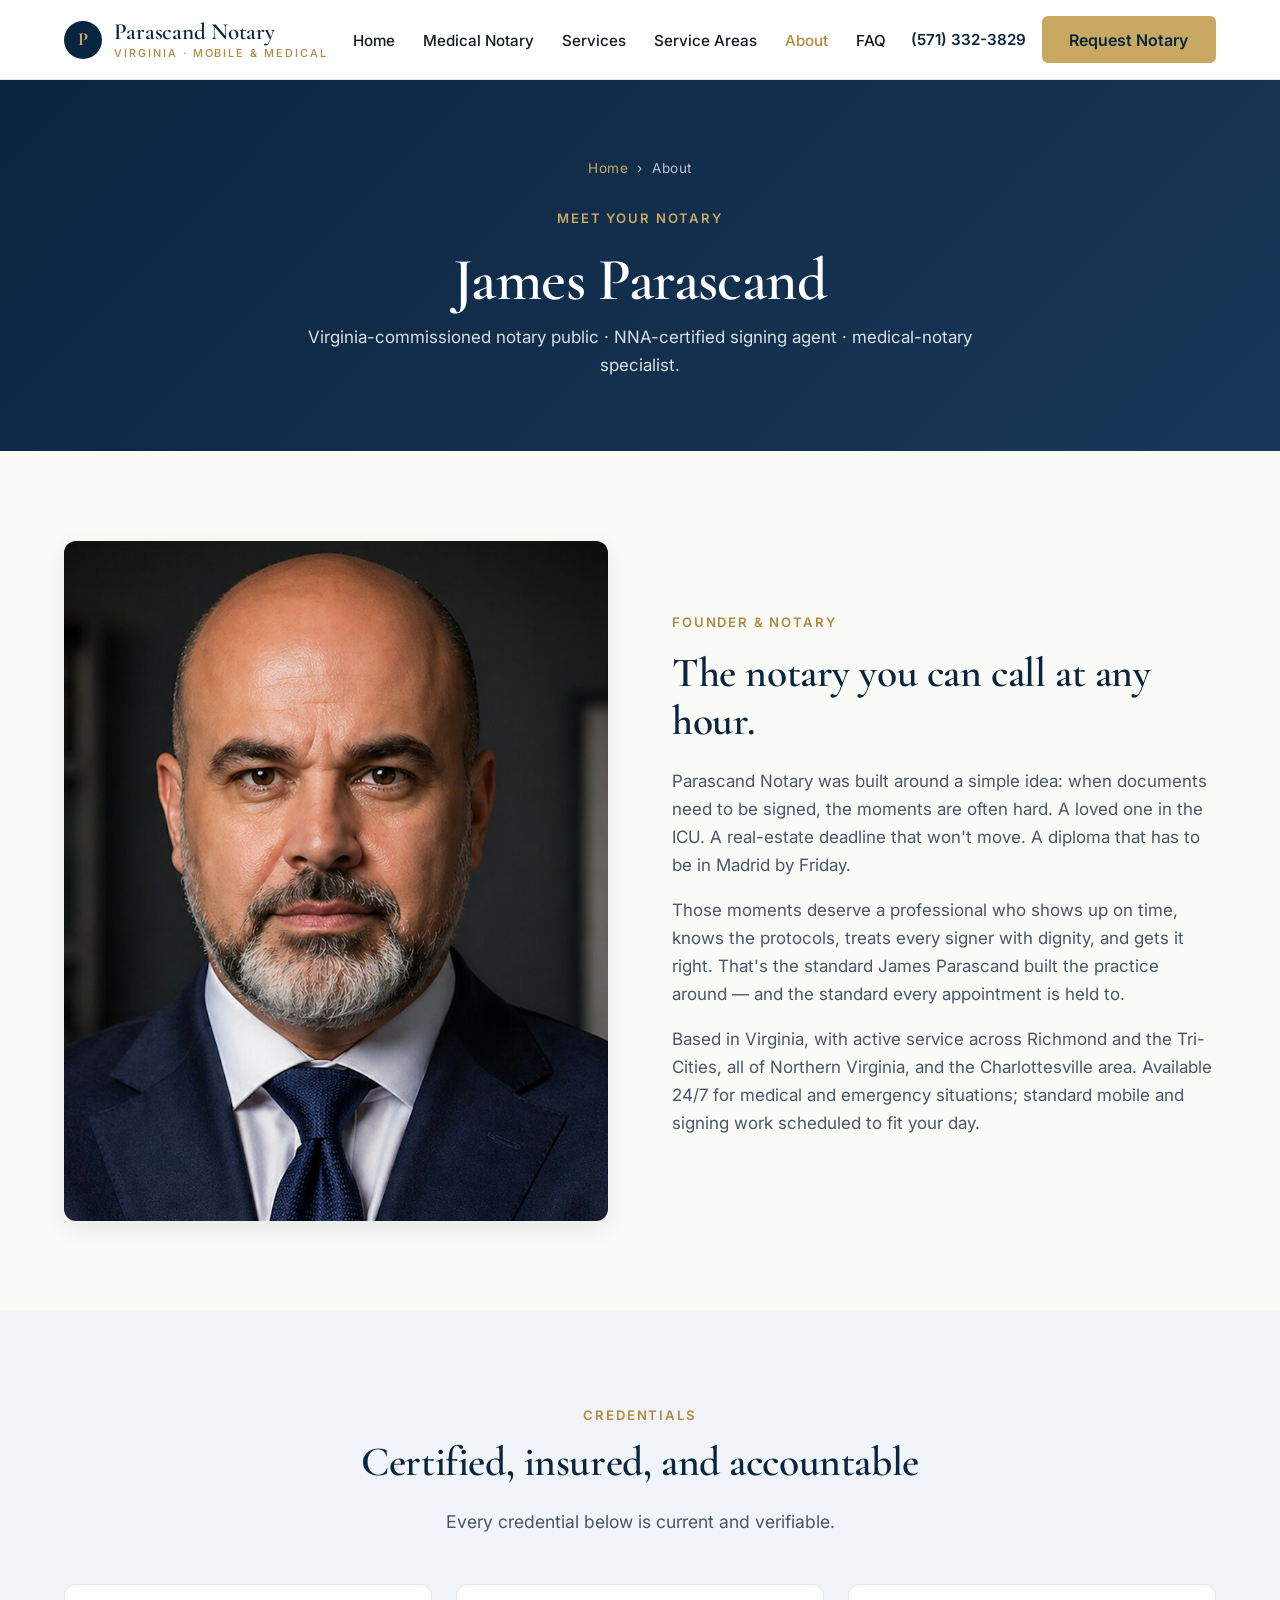
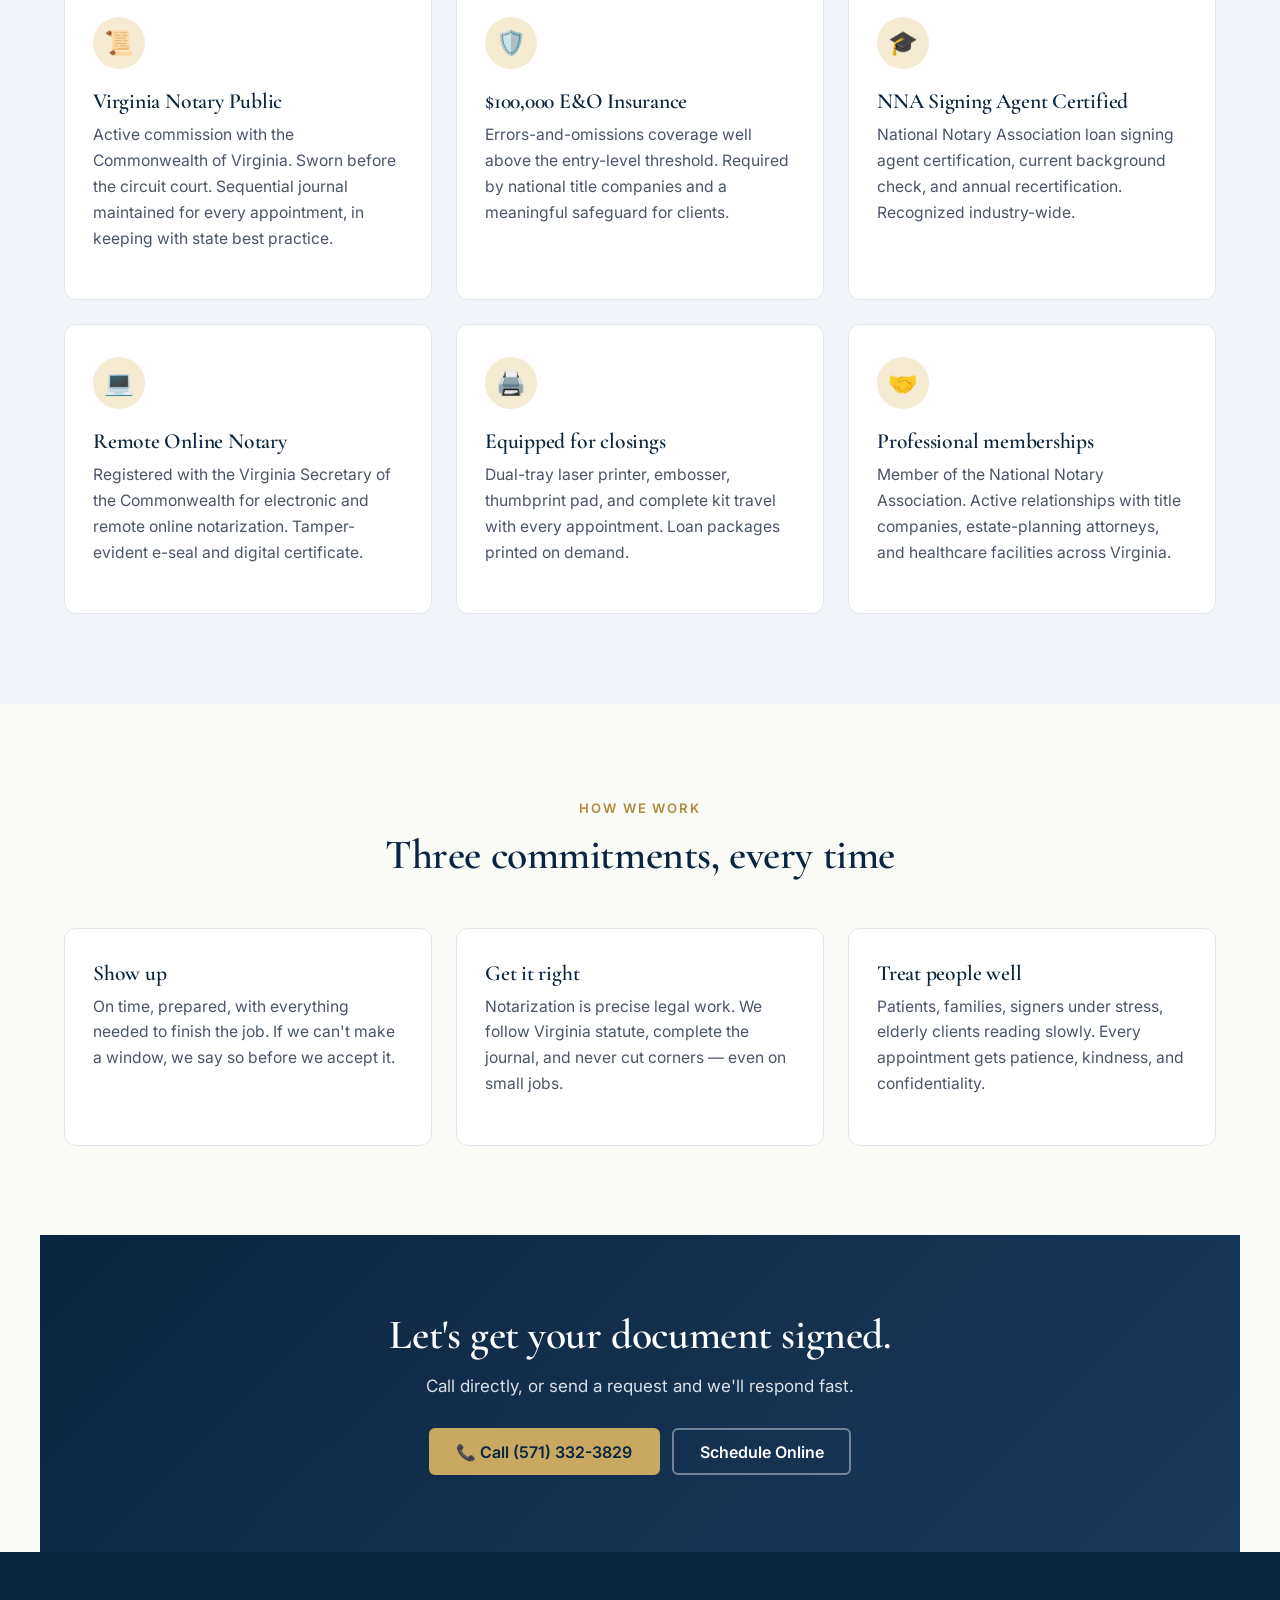
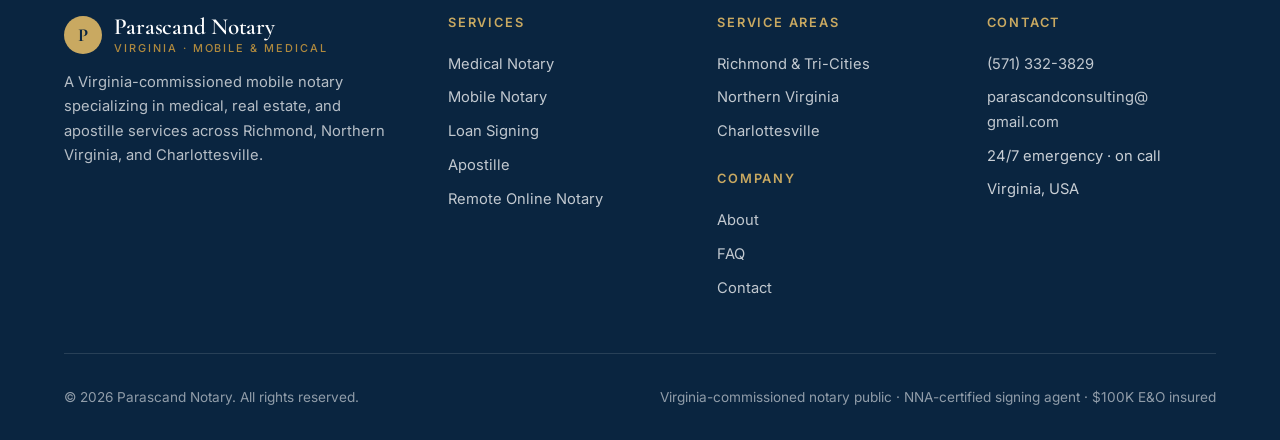
==== about.html @ 482fc1e8 "Initial Parascand Notary site" ====
<!DOCTYPE html>
<html lang="en">
<head>
  <meta charset="UTF-8" />
  <meta name="viewport" content="width=device-width, initial-scale=1" />
  <title>About | James Parascand — Virginia Notary &amp; Signing Agent</title>
  <meta name="description" content="Meet James Parascand — Virginia-commissioned notary public, NNA-certified signing agent, and specialist in medical and bedside notarizations across the Commonwealth." />
  <meta name="keywords" content="James Parascand notary, Virginia notary public, NNA signing agent, mobile notary about" />
  <meta name="robots" content="index, follow" />
  <meta name="theme-color" content="#0A2540" />
  <link rel="canonical" href="https://parascandnotary.com/about.html" />

  <meta property="og:type" content="profile" />
  <meta property="og:url" content="https://parascandnotary.com/about.html" />
  <meta property="og:title" content="About | Parascand Notary" />
  <meta property="og:description" content="Virginia-commissioned notary public, NNA-certified signing agent, and medical-notary specialist." />

  <link rel="icon" type="image/svg+xml" href="data:image/svg+xml,%3Csvg xmlns='http://www.w3.org/2000/svg' viewBox='0 0 32 32'%3E%3Crect width='32' height='32' rx='6' fill='%230A2540'/%3E%3Ctext x='16' y='22' font-family='Georgia,serif' font-size='18' font-weight='700' text-anchor='middle' fill='%23C9A961'%3EP%3C/text%3E%3C/svg%3E" />
  <link rel="preconnect" href="https://fonts.googleapis.com" />
  <link rel="preconnect" href="https://fonts.gstatic.com" crossorigin />
  <link href="https://fonts.googleapis.com/css2?family=Cormorant+Garamond:wght@500;600;700&family=Inter:wght@400;500;600;700&display=swap" rel="stylesheet" />
  <link rel="stylesheet" href="styles.css" />

  <script type="application/ld+json">
  {
    "@context": "https://schema.org",
    "@type": "Person",
    "name": "James Parascand",
    "jobTitle": "Notary Public &amp; Signing Agent",
    "worksFor": {
      "@type": "ProfessionalService",
      "name": "Parascand Notary",
      "url": "https://parascandnotary.com/"
    },
    "image": "https://parascandnotary.com/images/headshot.jpg",
    "telephone": "+1-571-332-3829",
    "email": "parascandconsulting@gmail.com"
  }
  </script>
</head>
<body>

  <header class="site-header">
    <div class="container">
      <nav class="nav" aria-label="Primary">
        <a href="index.html" class="brand"><span class="brand-mark" aria-hidden="true">P</span><span class="brand-text">Parascand Notary<small>Virginia · Mobile &amp; Medical</small></span></a>
        <ul class="nav-links">
          <li><a href="index.html">Home</a></li>
          <li><a href="medical-notary.html">Medical Notary</a></li>
          <li><a href="services.html">Services</a></li>
          <li><a href="service-areas.html">Service Areas</a></li>
          <li><a href="about.html" class="active">About</a></li>
          <li><a href="faq.html">FAQ</a></li>
        </ul>
        <div class="nav-cta">
          <a class="nav-phone" href="tel:+15713323829"><span>(571) 332-3829</span></a>
          <a class="btn btn-primary" href="contact.html">Request Notary</a>
        </div>
      </nav>
    </div>
  </header>

  <section class="page-header">
    <div class="container">
      <div class="breadcrumb"><a href="index.html">Home</a> &nbsp;›&nbsp; About</div>
      <span class="eyebrow" style="color:var(--gold-500);">Meet Your Notary</span>
      <h1>James Parascand</h1>
      <p>Virginia-commissioned notary public · NNA-certified signing agent · medical-notary specialist.</p>
    </div>
  </section>

  <section>
    <div class="container">
      <div class="two-col">
        <div class="col-image">
          <img src="images/headshot.jpg" alt="James Parascand, Virginia notary public" onerror="this.style.display='none'; this.parentElement.innerHTML='<span>Drop your headshot at images/headshot.jpg</span>';" />
        </div>
        <div class="col-content">
          <span class="eyebrow">Founder &amp; Notary</span>
          <h2>The notary you can call at any hour.</h2>
          <p>Parascand Notary was built around a simple idea: when documents need to be signed, the moments are often hard. A loved one in the ICU. A real-estate deadline that won't move. A diploma that has to be in Madrid by Friday.</p>
          <p>Those moments deserve a professional who shows up on time, knows the protocols, treats every signer with dignity, and gets it right. That's the standard James Parascand built the practice around — and the standard every appointment is held to.</p>
          <p>Based in Virginia, with active service across Richmond and the Tri-Cities, all of Northern Virginia, and the Charlottesville area. Available 24/7 for medical and emergency situations; standard mobile and signing work scheduled to fit your day.</p>
        </div>
      </div>
    </div>
  </section>

  <!-- Credentials -->
  <section class="bg-soft">
    <div class="container">
      <div class="section-head">
        <span class="eyebrow">Credentials</span>
        <h2>Certified, insured, and accountable</h2>
        <p>Every credential below is current and verifiable.</p>
      </div>
      <div class="grid-3">
        <article class="card">
          <div class="card-icon" aria-hidden="true">📜</div>
          <h3>Virginia Notary Public</h3>
          <p>Active commission with the Commonwealth of Virginia. Sworn before the circuit court. Sequential journal maintained for every appointment, in keeping with state best practice.</p>
        </article>
        <article class="card">
          <div class="card-icon" aria-hidden="true">🛡️</div>
          <h3>$100,000 E&amp;O Insurance</h3>
          <p>Errors-and-omissions coverage well above the entry-level threshold. Required by national title companies and a meaningful safeguard for clients.</p>
        </article>
        <article class="card">
          <div class="card-icon" aria-hidden="true">🎓</div>
          <h3>NNA Signing Agent Certified</h3>
          <p>National Notary Association loan signing agent certification, current background check, and annual recertification. Recognized industry-wide.</p>
        </article>
        <article class="card">
          <div class="card-icon" aria-hidden="true">💻</div>
          <h3>Remote Online Notary</h3>
          <p>Registered with the Virginia Secretary of the Commonwealth for electronic and remote online notarization. Tamper-evident e-seal and digital certificate.</p>
        </article>
        <article class="card">
          <div class="card-icon" aria-hidden="true">🖨️</div>
          <h3>Equipped for closings</h3>
          <p>Dual-tray laser printer, embosser, thumbprint pad, and complete kit travel with every appointment. Loan packages printed on demand.</p>
        </article>
        <article class="card">
          <div class="card-icon" aria-hidden="true">🤝</div>
          <h3>Professional memberships</h3>
          <p>Member of the National Notary Association. Active relationships with title companies, estate-planning attorneys, and healthcare facilities across Virginia.</p>
        </article>
      </div>
    </div>
  </section>

  <!-- Values -->
  <section>
    <div class="container">
      <div class="section-head">
        <span class="eyebrow">How We Work</span>
        <h2>Three commitments, every time</h2>
      </div>
      <div class="grid-3">
        <article class="card">
          <h3>Show up</h3>
          <p>On time, prepared, with everything needed to finish the job. If we can't make a window, we say so before we accept it.</p>
        </article>
        <article class="card">
          <h3>Get it right</h3>
          <p>Notarization is precise legal work. We follow Virginia statute, complete the journal, and never cut corners — even on small jobs.</p>
        </article>
        <article class="card">
          <h3>Treat people well</h3>
          <p>Patients, families, signers under stress, elderly clients reading slowly. Every appointment gets patience, kindness, and confidentiality.</p>
        </article>
      </div>
    </div>
  </section>

  <section style="padding:0;">
    <div class="container" style="padding:0;">
      <div class="cta-strip">
        <h2>Let's get your document signed.</h2>
        <p>Call directly, or send a request and we'll respond fast.</p>
        <div class="cta-actions">
          <a class="btn btn-primary" href="tel:+15713323829">📞 Call (571) 332-3829</a>
          <a class="btn btn-secondary" href="contact.html">Schedule Online</a>
        </div>
      </div>
    </div>
  </section>

  <footer class="site-footer">
    <div class="container">
      <div class="footer-grid">
        <div class="footer-brand">
          <a href="index.html" class="brand"><span class="brand-mark" aria-hidden="true">P</span><span class="brand-text">Parascand Notary<small>Virginia · Mobile &amp; Medical</small></span></a>
          <p>A Virginia-commissioned mobile notary specializing in medical, real estate, and apostille services across Richmond, Northern Virginia, and Charlottesville.</p>
        </div>
        <div>
          <h4>Services</h4>
          <ul>
            <li><a href="medical-notary.html">Medical Notary</a></li>
            <li><a href="services.html#mobile">Mobile Notary</a></li>
            <li><a href="services.html#loan-signing">Loan Signing</a></li>
            <li><a href="services.html#apostille">Apostille</a></li>
            <li><a href="services.html#ron">Remote Online Notary</a></li>
          </ul>
        </div>
        <div>
          <h4>Service Areas</h4>
          <ul>
            <li><a href="service-areas.html#richmond">Richmond &amp; Tri-Cities</a></li>
            <li><a href="service-areas.html#nova">Northern Virginia</a></li>
            <li><a href="service-areas.html#charlottesville">Charlottesville</a></li>
          </ul>
          <h4 style="margin-top:1.5rem;">Company</h4>
          <ul>
            <li><a href="about.html">About</a></li>
            <li><a href="faq.html">FAQ</a></li>
            <li><a href="contact.html">Contact</a></li>
          </ul>
        </div>
        <div>
          <h4>Contact</h4>
          <ul>
            <li><a href="tel:+15713323829">(571) 332-3829</a></li>
            <li><a href="mailto:parascandconsulting@gmail.com">parascandconsulting@<br/>gmail.com</a></li>
            <li>24/7 emergency · on call</li>
            <li>Virginia, USA</li>
          </ul>
        </div>
      </div>
      <div class="footer-bottom">
        <span>© 2026 Parascand Notary. All rights reserved.</span>
        <span>Virginia-commissioned notary public · NNA-certified signing agent · $100K E&amp;O insured</span>
      </div>
    </div>
  </footer>

  <a class="sticky-call" href="tel:+15713323829">📞 Call Now · (571) 332-3829</a>

</body>
</html>
---- styles.css ----
/* ==========================================================================
   Parascand Notary — Design System
   Professional & trustworthy: navy + gold, serif headings, generous whitespace
   ========================================================================== */

:root {
  --navy-900: #0A2540;
  --navy-800: #102D52;
  --navy-700: #1B3A5C;
  --navy-50:  #F1F4F9;
  --gold-600: #B08A3E;
  --gold-500: #C9A961;
  --gold-100: #F5EBD3;
  --ink:      #14181F;
  --slate:    #4A5568;
  --muted:    #6B7280;
  --line:     #E2E5EA;
  --bg:       #FAFAF7;
  --white:    #FFFFFF;
  --success:  #1F7A3F;
  --shadow-sm: 0 1px 2px rgba(10,37,64,.06);
  --shadow-md: 0 8px 24px rgba(10,37,64,.08);
  --shadow-lg: 0 20px 50px rgba(10,37,64,.12);
  --radius:   6px;
  --radius-lg: 12px;
  --container: 1200px;
  --serif: 'Cormorant Garamond', 'Playfair Display', Georgia, 'Times New Roman', serif;
  --sans:  'Inter', -apple-system, BlinkMacSystemFont, 'Segoe UI', Roboto, Helvetica, Arial, sans-serif;
}

/* Reset */
*, *::before, *::after { box-sizing: border-box; }
html { scroll-behavior: smooth; -webkit-text-size-adjust: 100%; }
body {
  margin: 0;
  font-family: var(--sans);
  font-size: 17px;
  line-height: 1.65;
  color: var(--ink);
  background: var(--bg);
  -webkit-font-smoothing: antialiased;
  -moz-osx-font-smoothing: grayscale;
}
img, svg { max-width: 100%; height: auto; display: block; }
a { color: var(--navy-800); text-decoration: none; transition: color .15s ease; }
a:hover { color: var(--gold-600); }

/* Typography */
h1, h2, h3, h4 {
  font-family: var(--serif);
  font-weight: 600;
  letter-spacing: -.01em;
  color: var(--navy-900);
  margin: 0 0 .5em;
  line-height: 1.15;
}
h1 { font-size: clamp(2.25rem, 5vw, 3.75rem); }
h2 { font-size: clamp(1.85rem, 3.5vw, 2.6rem); }
h3 { font-size: clamp(1.3rem, 2vw, 1.6rem); }
h4 { font-size: 1.15rem; font-family: var(--sans); font-weight: 600; letter-spacing: .02em; }
p  { margin: 0 0 1em; color: var(--slate); }
.lead { font-size: 1.18rem; color: var(--slate); line-height: 1.6; max-width: 60ch; }

.eyebrow {
  display: inline-block;
  font-family: var(--sans);
  font-size: .82rem;
  font-weight: 600;
  letter-spacing: .14em;
  text-transform: uppercase;
  color: var(--gold-600);
  margin-bottom: 1rem;
}

/* Layout */
.container { max-width: var(--container); margin: 0 auto; padding: 0 1.5rem; }
section { padding: clamp(3.5rem, 7vw, 6rem) 0; }
.section-narrow { padding: clamp(2.5rem, 5vw, 4rem) 0; }

/* Buttons */
.btn {
  display: inline-flex;
  align-items: center;
  justify-content: center;
  gap: .5rem;
  font-family: var(--sans);
  font-weight: 600;
  font-size: 1rem;
  padding: .85rem 1.6rem;
  border-radius: var(--radius);
  border: 2px solid transparent;
  cursor: pointer;
  transition: all .18s ease;
  text-decoration: none;
  line-height: 1;
}
.btn-primary {
  background: var(--gold-500);
  color: var(--navy-900);
  border-color: var(--gold-500);
}
.btn-primary:hover {
  background: var(--gold-600);
  border-color: var(--gold-600);
  color: var(--white);
  transform: translateY(-1px);
  box-shadow: var(--shadow-md);
}
.btn-secondary {
  background: transparent;
  color: var(--white);
  border-color: rgba(255,255,255,.4);
}
.btn-secondary:hover {
  background: var(--white);
  color: var(--navy-900);
  border-color: var(--white);
}
.btn-ghost {
  background: transparent;
  color: var(--navy-900);
  border-color: var(--navy-900);
}
.btn-ghost:hover {
  background: var(--navy-900);
  color: var(--white);
}
.btn-block { width: 100%; }

/* Header */
.site-header {
  position: sticky;
  top: 0;
  z-index: 50;
  background: rgba(255,255,255,.96);
  backdrop-filter: saturate(140%) blur(8px);
  border-bottom: 1px solid var(--line);
}
.nav {
  display: flex;
  align-items: center;
  justify-content: space-between;
  padding: 1rem 0;
  gap: 1rem;
}
.brand {
  display: flex;
  align-items: center;
  gap: .75rem;
  font-family: var(--serif);
  font-size: 1.45rem;
  font-weight: 600;
  color: var(--navy-900);
  letter-spacing: -.005em;
}
.brand:hover { color: var(--navy-900); }
.brand-mark {
  width: 38px; height: 38px;
  background: var(--navy-900);
  color: var(--gold-500);
  border-radius: 50%;
  display: grid; place-items: center;
  font-family: var(--serif);
  font-weight: 700;
  font-size: 1.15rem;
  letter-spacing: 0;
}
.brand-text { line-height: 1; }
.brand-text small {
  display: block;
  font-family: var(--sans);
  font-size: .68rem;
  font-weight: 500;
  color: var(--gold-600);
  letter-spacing: .18em;
  text-transform: uppercase;
  margin-top: 4px;
}
.nav-links {
  display: flex;
  align-items: center;
  gap: 1.75rem;
  list-style: none;
  margin: 0; padding: 0;
}
.nav-links a {
  font-size: .95rem;
  font-weight: 500;
  color: var(--ink);
}
.nav-links a:hover, .nav-links a.active { color: var(--gold-600); }
.nav-cta {
  display: flex;
  align-items: center;
  gap: 1rem;
}
.nav-phone {
  font-weight: 600;
  color: var(--navy-900);
  font-size: .95rem;
  display: inline-flex;
  align-items: center;
  gap: .4rem;
}
.nav-phone:hover { color: var(--gold-600); }
.nav-toggle {
  display: none;
  background: transparent;
  border: 1px solid var(--line);
  border-radius: var(--radius);
  padding: .5rem .65rem;
  cursor: pointer;
}
.nav-toggle span {
  display: block;
  width: 22px; height: 2px;
  background: var(--navy-900);
  margin: 4px 0;
}

/* Hero */
.hero {
  background:
    linear-gradient(135deg, rgba(10,37,64,.92), rgba(10,37,64,.82)),
    radial-gradient(ellipse at top right, rgba(201,169,97,.18), transparent 60%),
    var(--navy-900);
  color: var(--white);
  padding: clamp(4rem, 9vw, 7.5rem) 0 clamp(4.5rem, 9vw, 8rem);
  position: relative;
  overflow: hidden;
}
.hero::after {
  content: "";
  position: absolute;
  bottom: -1px; left: 0; right: 0;
  height: 80px;
  background: linear-gradient(to bottom, transparent, var(--bg));
  pointer-events: none;
}
.hero-grid {
  display: grid;
  grid-template-columns: 1.2fr 1fr;
  gap: 3rem;
  align-items: center;
}
.hero h1 { color: var(--white); font-size: clamp(2.4rem, 5.4vw, 4rem); }
.hero h1 .accent { color: var(--gold-500); font-style: italic; }
.hero p { color: rgba(255,255,255,.86); font-size: 1.15rem; max-width: 56ch; }
.hero .eyebrow { color: var(--gold-500); }
.hero-actions {
  display: flex;
  flex-wrap: wrap;
  gap: .75rem;
  margin-top: 1.5rem;
}
.hero-trust {
  display: flex;
  flex-wrap: wrap;
  gap: 1.25rem 2rem;
  margin-top: 2.5rem;
  padding-top: 2rem;
  border-top: 1px solid rgba(255,255,255,.15);
}
.hero-trust div {
  font-size: .9rem;
  color: rgba(255,255,255,.78);
  display: flex; align-items: center; gap: .5rem;
}
.hero-trust strong { color: var(--gold-500); font-weight: 600; }

.hero-card {
  background: var(--white);
  color: var(--ink);
  border-radius: var(--radius-lg);
  padding: 2rem;
  box-shadow: var(--shadow-lg);
  border-top: 4px solid var(--gold-500);
}
.hero-card h3 {
  margin-top: 0;
  font-family: var(--sans);
  font-size: 1rem;
  text-transform: uppercase;
  letter-spacing: .12em;
  color: var(--gold-600);
}
.hero-card .price {
  font-family: var(--serif);
  font-size: 2.5rem;
  color: var(--navy-900);
  font-weight: 600;
  line-height: 1;
}
.hero-card .price small {
  font-size: .9rem;
  color: var(--muted);
  font-family: var(--sans);
  font-weight: 500;
  display: block;
  margin-top: .35rem;
}
.hero-card ul {
  list-style: none;
  padding: 0;
  margin: 1.5rem 0;
}
.hero-card li {
  padding: .55rem 0;
  border-bottom: 1px solid var(--line);
  font-size: .95rem;
  color: var(--slate);
  display: flex;
  align-items: center;
  gap: .6rem;
}
.hero-card li:last-child { border-bottom: 0; }
.hero-card li::before {
  content: "✓";
  color: var(--gold-600);
  font-weight: 700;
}

/* Page header (non-home) */
.page-header {
  background:
    linear-gradient(135deg, rgba(10,37,64,.94), rgba(27,58,92,.88)),
    var(--navy-900);
  color: var(--white);
  padding: clamp(3rem, 6vw, 5rem) 0 clamp(3rem, 6vw, 4.5rem);
  text-align: center;
}
.page-header h1 { color: var(--white); margin-bottom: .5rem; }
.page-header p { color: rgba(255,255,255,.85); max-width: 64ch; margin: 0 auto; }
.breadcrumb {
  font-size: .85rem;
  color: rgba(255,255,255,.7);
  margin-bottom: 1.5rem;
  letter-spacing: .04em;
}
.breadcrumb a { color: var(--gold-500); }
.breadcrumb a:hover { color: var(--white); }

/* Section headers */
.section-head { text-align: center; max-width: 740px; margin: 0 auto 3rem; }
.section-head .eyebrow { margin-bottom: .75rem; }
.section-head p { font-size: 1.1rem; color: var(--slate); }

/* Service grid */
.grid-3 { display: grid; grid-template-columns: repeat(auto-fit, minmax(280px, 1fr)); gap: 1.5rem; }
.grid-2 { display: grid; grid-template-columns: repeat(auto-fit, minmax(320px, 1fr)); gap: 2rem; }
.grid-4 { display: grid; grid-template-columns: repeat(auto-fit, minmax(220px, 1fr)); gap: 1.25rem; }

.card {
  background: var(--white);
  border: 1px solid var(--line);
  border-radius: var(--radius-lg);
  padding: 2rem 1.75rem;
  transition: transform .2s ease, box-shadow .2s ease, border-color .2s ease;
  height: 100%;
  display: flex; flex-direction: column;
}
.card:hover {
  transform: translateY(-4px);
  box-shadow: var(--shadow-md);
  border-color: var(--gold-500);
}
.card-icon {
  width: 52px; height: 52px;
  background: var(--gold-100);
  border-radius: 50%;
  display: grid; place-items: center;
  margin-bottom: 1.25rem;
  font-size: 1.5rem;
}
.card h3 { margin-bottom: .5rem; font-size: 1.35rem; }
.card p { font-size: .98rem; color: var(--slate); flex: 1; }
.card-link {
  display: inline-flex;
  align-items: center;
  gap: .35rem;
  font-weight: 600;
  font-size: .92rem;
  color: var(--navy-800);
  margin-top: 1rem;
}
.card-link:hover { color: var(--gold-600); }
.card-link::after {
  content: "→";
  transition: transform .15s ease;
}
.card-link:hover::after { transform: translateX(3px); }

.card-featured {
  background: linear-gradient(160deg, var(--navy-900), var(--navy-800));
  color: var(--white);
  border-color: var(--navy-900);
}
.card-featured h3, .card-featured p, .card-featured .card-link { color: var(--white); }
.card-featured .card-icon { background: rgba(201,169,97,.2); }
.card-featured .card-link:hover { color: var(--gold-500); }
.card-featured-tag {
  display: inline-block;
  background: var(--gold-500);
  color: var(--navy-900);
  font-size: .72rem;
  font-weight: 700;
  letter-spacing: .12em;
  text-transform: uppercase;
  padding: .25rem .6rem;
  border-radius: 999px;
  margin-bottom: 1rem;
}

/* Feature list */
.feature-list { list-style: none; padding: 0; margin: 0; }
.feature-list li {
  padding: 1rem 0;
  border-bottom: 1px solid var(--line);
  display: grid;
  grid-template-columns: 32px 1fr;
  gap: 1rem;
  align-items: start;
}
.feature-list li:last-child { border-bottom: 0; }
.feature-list .check {
  width: 28px; height: 28px;
  background: var(--gold-100);
  color: var(--gold-600);
  border-radius: 50%;
  display: grid; place-items: center;
  font-weight: 700;
  font-size: .85rem;
  flex-shrink: 0;
}
.feature-list strong { color: var(--navy-900); display: block; margin-bottom: .15rem; }
.feature-list span { font-size: .95rem; color: var(--slate); }

/* Two-column with image */
.two-col {
  display: grid;
  grid-template-columns: 1fr 1fr;
  gap: 4rem;
  align-items: center;
}
.two-col.flip { grid-template-columns: 1fr 1fr; }
.two-col.flip .col-content { order: 2; }
.col-image {
  background: linear-gradient(135deg, var(--navy-50), var(--gold-100));
  border-radius: var(--radius-lg);
  aspect-ratio: 4/5;
  display: grid; place-items: center;
  font-family: var(--serif);
  color: var(--navy-700);
  font-size: 1.1rem;
  position: relative;
  overflow: hidden;
  box-shadow: var(--shadow-md);
}
.col-image::before {
  content: "";
  position: absolute;
  inset: 0;
  background:
    radial-gradient(circle at 30% 30%, rgba(201,169,97,.25), transparent 50%),
    radial-gradient(circle at 70% 70%, rgba(10,37,64,.1), transparent 50%);
}
.col-image img {
  position: absolute;
  inset: 0;
  width: 100%;
  height: 100%;
  object-fit: cover;
  z-index: 2;
}
.col-image span { position: relative; z-index: 1; padding: 1rem 1.5rem; background: rgba(255,255,255,.85); border-radius: var(--radius); }

/* Hero portrait variant */
.hero-portrait {
  position: relative;
  border-radius: var(--radius-lg);
  overflow: hidden;
  aspect-ratio: 4/5;
  background: linear-gradient(135deg, var(--navy-700), var(--navy-900));
  box-shadow: var(--shadow-lg);
  border: 4px solid rgba(201,169,97,.4);
}
.hero-portrait img {
  width: 100%;
  height: 100%;
  object-fit: cover;
  display: block;
}
.hero-portrait::after {
  content: "";
  position: absolute;
  inset: 0;
  background: linear-gradient(180deg, transparent 60%, rgba(10,37,64,.55));
  pointer-events: none;
}
.hero-portrait-caption {
  position: absolute;
  bottom: 1.25rem;
  left: 1.25rem;
  right: 1.25rem;
  z-index: 3;
  color: var(--white);
  font-family: var(--serif);
}
.hero-portrait-caption strong { display: block; font-size: 1.15rem; }
.hero-portrait-caption small { font-family: var(--sans); font-size: .8rem; color: var(--gold-500); letter-spacing: .12em; text-transform: uppercase; font-weight: 600; }

/* Stats / trust strip */
.stats {
  background: var(--navy-900);
  color: var(--white);
  padding: 3rem 0;
}
.stats-grid {
  display: grid;
  grid-template-columns: repeat(auto-fit, minmax(180px, 1fr));
  gap: 2rem;
  text-align: center;
}
.stat-num {
  font-family: var(--serif);
  font-size: clamp(2.2rem, 4vw, 3rem);
  color: var(--gold-500);
  font-weight: 600;
  line-height: 1;
  margin-bottom: .5rem;
}
.stat-label {
  font-size: .9rem;
  letter-spacing: .04em;
  color: rgba(255,255,255,.8);
}

/* Service area cards */
.area-card {
  padding: 2rem;
  background: var(--white);
  border-left: 4px solid var(--gold-500);
  border-radius: var(--radius);
  box-shadow: var(--shadow-sm);
}
.area-card h3 { color: var(--navy-900); margin-bottom: .25rem; }
.area-card .area-state { color: var(--gold-600); font-size: .85rem; letter-spacing: .12em; text-transform: uppercase; font-weight: 600; }
.area-card ul { list-style: none; padding: 0; margin: 1rem 0 0; font-size: .95rem; color: var(--slate); }
.area-card li { padding: .25rem 0; }

/* Testimonials */
.testimonial {
  background: var(--white);
  padding: 2rem;
  border-radius: var(--radius-lg);
  border: 1px solid var(--line);
}
.testimonial blockquote {
  margin: 0 0 1.5rem;
  font-family: var(--serif);
  font-size: 1.2rem;
  color: var(--navy-800);
  line-height: 1.5;
  font-style: italic;
}
.testimonial blockquote::before { content: "\201C"; color: var(--gold-500); font-size: 2.5rem; line-height: 0; vertical-align: -0.4em; margin-right: .15em; }
.testimonial cite {
  display: block;
  font-style: normal;
  font-weight: 600;
  color: var(--navy-900);
  font-size: .95rem;
}
.testimonial cite small {
  display: block;
  color: var(--muted);
  font-weight: 400;
  font-size: .85rem;
  margin-top: .15rem;
}
.stars { color: var(--gold-500); font-size: 1.05rem; letter-spacing: 2px; margin-bottom: .85rem; }

/* CTA strip */
.cta-strip {
  background:
    linear-gradient(135deg, var(--navy-900), var(--navy-700));
  color: var(--white);
  text-align: center;
  padding: clamp(3rem, 6vw, 5rem) 1.5rem;
  border-radius: 0;
}
.cta-strip h2 { color: var(--white); margin-bottom: .75rem; }
.cta-strip p { color: rgba(255,255,255,.85); max-width: 56ch; margin: 0 auto 1.75rem; }
.cta-strip .btn-primary { color: var(--navy-900); }
.cta-actions { display: flex; gap: .75rem; flex-wrap: wrap; justify-content: center; }

/* FAQ */
.faq {
  max-width: 820px;
  margin: 0 auto;
}
.faq details {
  background: var(--white);
  border: 1px solid var(--line);
  border-radius: var(--radius);
  margin-bottom: .75rem;
  overflow: hidden;
}
.faq details[open] { border-color: var(--gold-500); box-shadow: var(--shadow-sm); }
.faq summary {
  padding: 1.25rem 1.5rem;
  font-weight: 600;
  font-size: 1.05rem;
  color: var(--navy-900);
  cursor: pointer;
  list-style: none;
  display: flex;
  justify-content: space-between;
  align-items: center;
  gap: 1rem;
}
.faq summary::-webkit-details-marker { display: none; }
.faq summary::after {
  content: "+";
  font-size: 1.5rem;
  color: var(--gold-600);
  font-weight: 400;
  transition: transform .2s ease;
  flex-shrink: 0;
}
.faq details[open] summary::after { transform: rotate(45deg); }
.faq .faq-body {
  padding: 0 1.5rem 1.5rem;
  color: var(--slate);
  font-size: 1rem;
  line-height: 1.7;
}

/* Contact */
.contact-grid {
  display: grid;
  grid-template-columns: 1fr 1fr;
  gap: 3rem;
}
.contact-info {
  background: var(--navy-900);
  color: var(--white);
  padding: 2.5rem;
  border-radius: var(--radius-lg);
}
.contact-info h3 { color: var(--white); }
.contact-info p { color: rgba(255,255,255,.85); }
.contact-row {
  display: grid;
  grid-template-columns: 36px 1fr;
  gap: 1rem;
  padding: 1rem 0;
  border-bottom: 1px solid rgba(255,255,255,.12);
  align-items: start;
}
.contact-row:last-of-type { border-bottom: 0; }
.contact-row .icon {
  width: 32px; height: 32px;
  background: var(--gold-500);
  color: var(--navy-900);
  border-radius: 50%;
  display: grid; place-items: center;
  font-weight: 700;
}
.contact-row strong {
  display: block;
  color: var(--white);
  font-size: .95rem;
  margin-bottom: .15rem;
}
.contact-row a { color: var(--gold-500); }
.contact-row a:hover { color: var(--white); }
.contact-row span { color: rgba(255,255,255,.75); font-size: .92rem; }

.form-wrap {
  background: var(--white);
  padding: 2.5rem;
  border-radius: var(--radius-lg);
  border: 1px solid var(--line);
}
.field { margin-bottom: 1.25rem; }
.field label {
  display: block;
  font-weight: 600;
  font-size: .9rem;
  color: var(--navy-900);
  margin-bottom: .35rem;
}
.field input, .field select, .field textarea {
  width: 100%;
  padding: .75rem .9rem;
  font-family: var(--sans);
  font-size: 1rem;
  color: var(--ink);
  background: var(--white);
  border: 1px solid var(--line);
  border-radius: var(--radius);
  transition: border-color .15s ease, box-shadow .15s ease;
}
.field input:focus, .field select:focus, .field textarea:focus {
  outline: none;
  border-color: var(--gold-500);
  box-shadow: 0 0 0 3px rgba(201,169,97,.18);
}
.field textarea { min-height: 120px; resize: vertical; }
.form-row { display: grid; grid-template-columns: 1fr 1fr; gap: 1rem; }

/* Footer */
.site-footer {
  background: var(--navy-900);
  color: rgba(255,255,255,.78);
  padding: 4rem 0 2rem;
}
.footer-grid {
  display: grid;
  grid-template-columns: 1.5fr 1fr 1fr 1fr;
  gap: 2.5rem;
  margin-bottom: 3rem;
}
.footer-grid h4 {
  color: var(--gold-500);
  font-family: var(--sans);
  font-size: .8rem;
  letter-spacing: .14em;
  text-transform: uppercase;
  margin-bottom: 1rem;
}
.footer-grid ul { list-style: none; padding: 0; margin: 0; }
.footer-grid li { padding: .3rem 0; font-size: .92rem; }
.footer-grid a { color: rgba(255,255,255,.75); }
.footer-grid a:hover { color: var(--gold-500); }
.footer-brand .brand { color: var(--white); margin-bottom: 1rem; }
.footer-brand .brand-mark { background: var(--gold-500); color: var(--navy-900); }
.footer-brand p { color: rgba(255,255,255,.7); font-size: .92rem; max-width: 36ch; }
.footer-bottom {
  padding-top: 2rem;
  border-top: 1px solid rgba(255,255,255,.12);
  display: flex;
  justify-content: space-between;
  flex-wrap: wrap;
  gap: 1rem;
  font-size: .85rem;
  color: rgba(255,255,255,.55);
}

/* Sticky mobile call button */
.sticky-call {
  display: none;
  position: fixed;
  bottom: 1rem;
  left: 1rem;
  right: 1rem;
  z-index: 60;
  background: var(--gold-500);
  color: var(--navy-900);
  padding: 1rem;
  border-radius: var(--radius-lg);
  font-weight: 700;
  text-align: center;
  box-shadow: var(--shadow-lg);
}

/* Utility */
.text-center { text-align: center; }
.mt-0 { margin-top: 0; }
.mt-2 { margin-top: 2rem; }
.mb-2 { margin-bottom: 2rem; }
.bg-light { background: var(--white); }
.bg-soft  { background: var(--navy-50); }
.divider {
  height: 1px;
  background: var(--line);
  margin: 3rem 0;
  border: 0;
}

/* Responsive */
@media (max-width: 900px) {
  .hero-grid, .two-col, .two-col.flip, .contact-grid { grid-template-columns: 1fr; gap: 2rem; }
  .two-col.flip .col-content { order: 0; }
  .footer-grid { grid-template-columns: 1fr 1fr; gap: 2rem; }
  .nav-links { display: none; }
  .nav-toggle { display: block; }
  .nav-phone span { display: none; }
  .nav-phone::before { content: "📞"; font-size: 1.1rem; }
  .form-row { grid-template-columns: 1fr; }
  .sticky-call { display: block; }
  body { padding-bottom: 4.5rem; }
}
@media (max-width: 540px) {
  .footer-grid { grid-template-columns: 1fr; }
  .hero-actions .btn { width: 100%; }
}

/* Print */
@media print {
  .site-header, .sticky-call, .cta-strip, .site-footer { display: none; }
  body { background: white; }
}
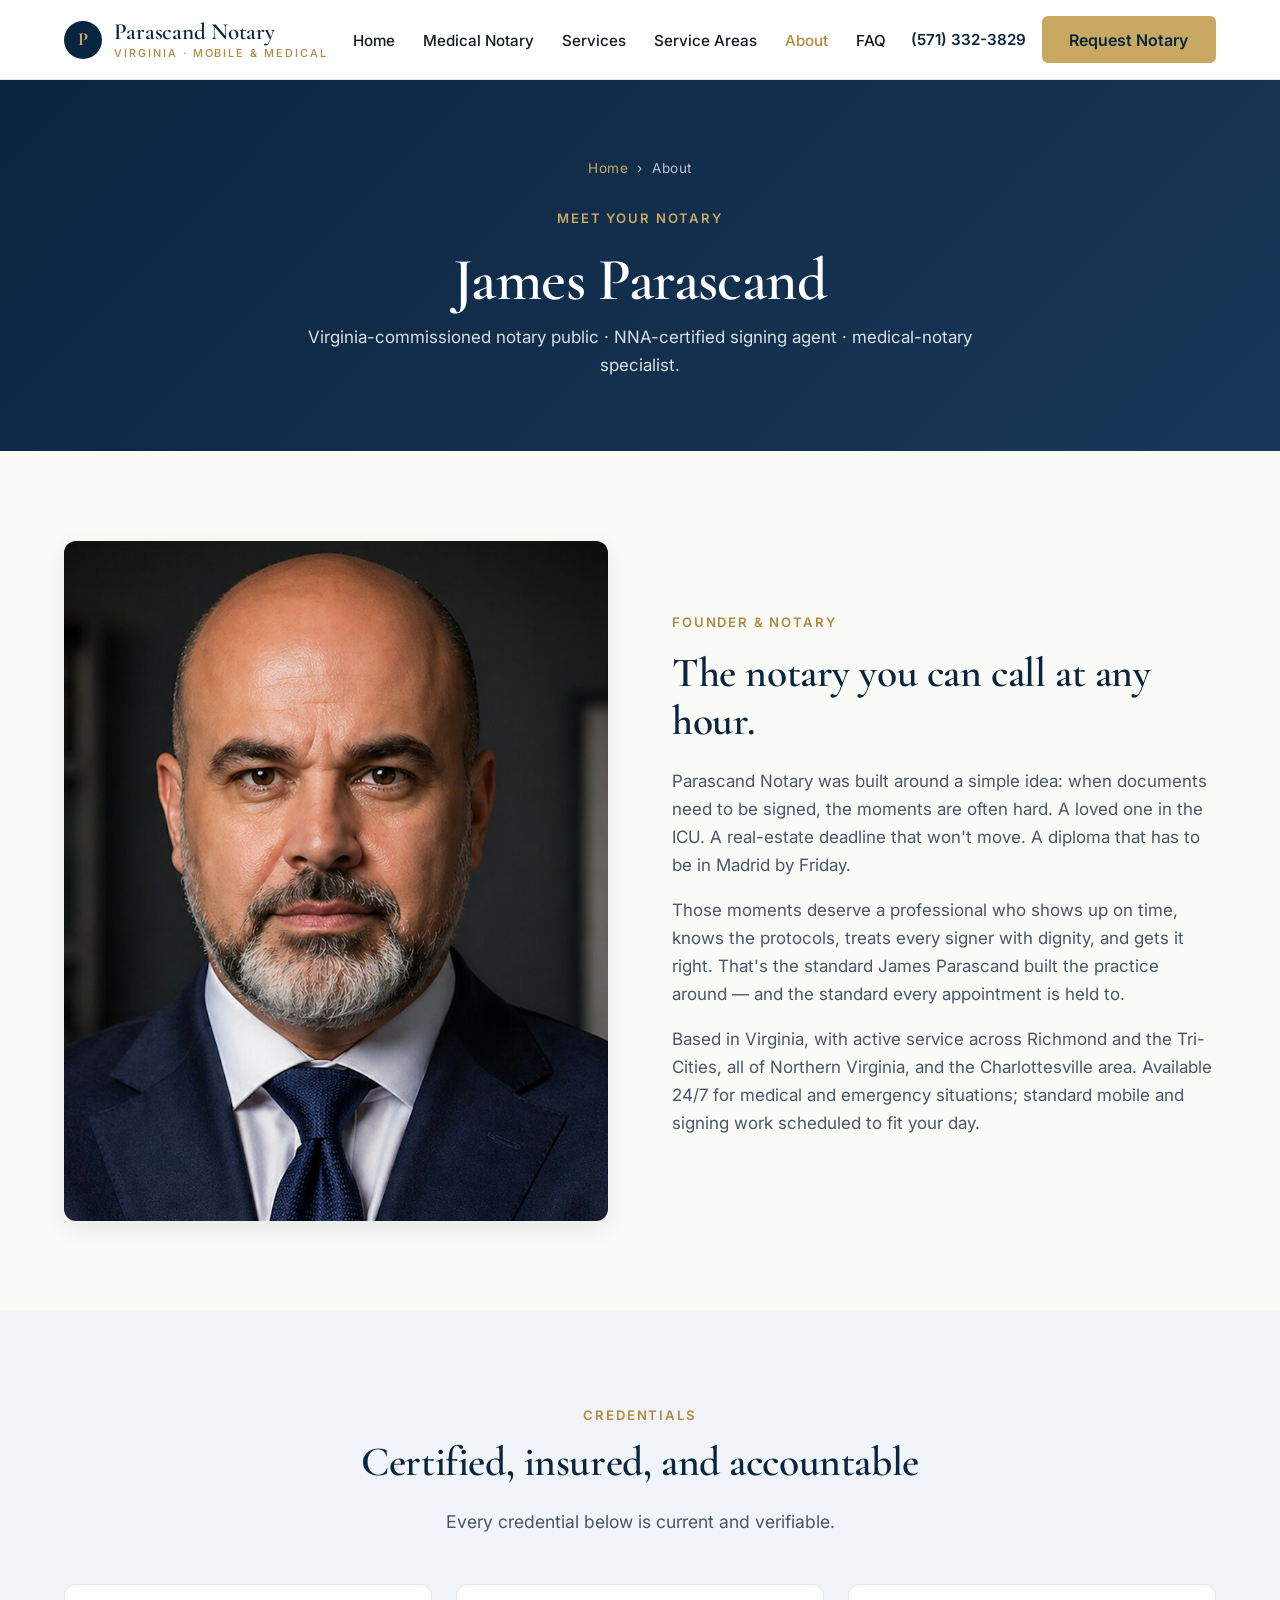
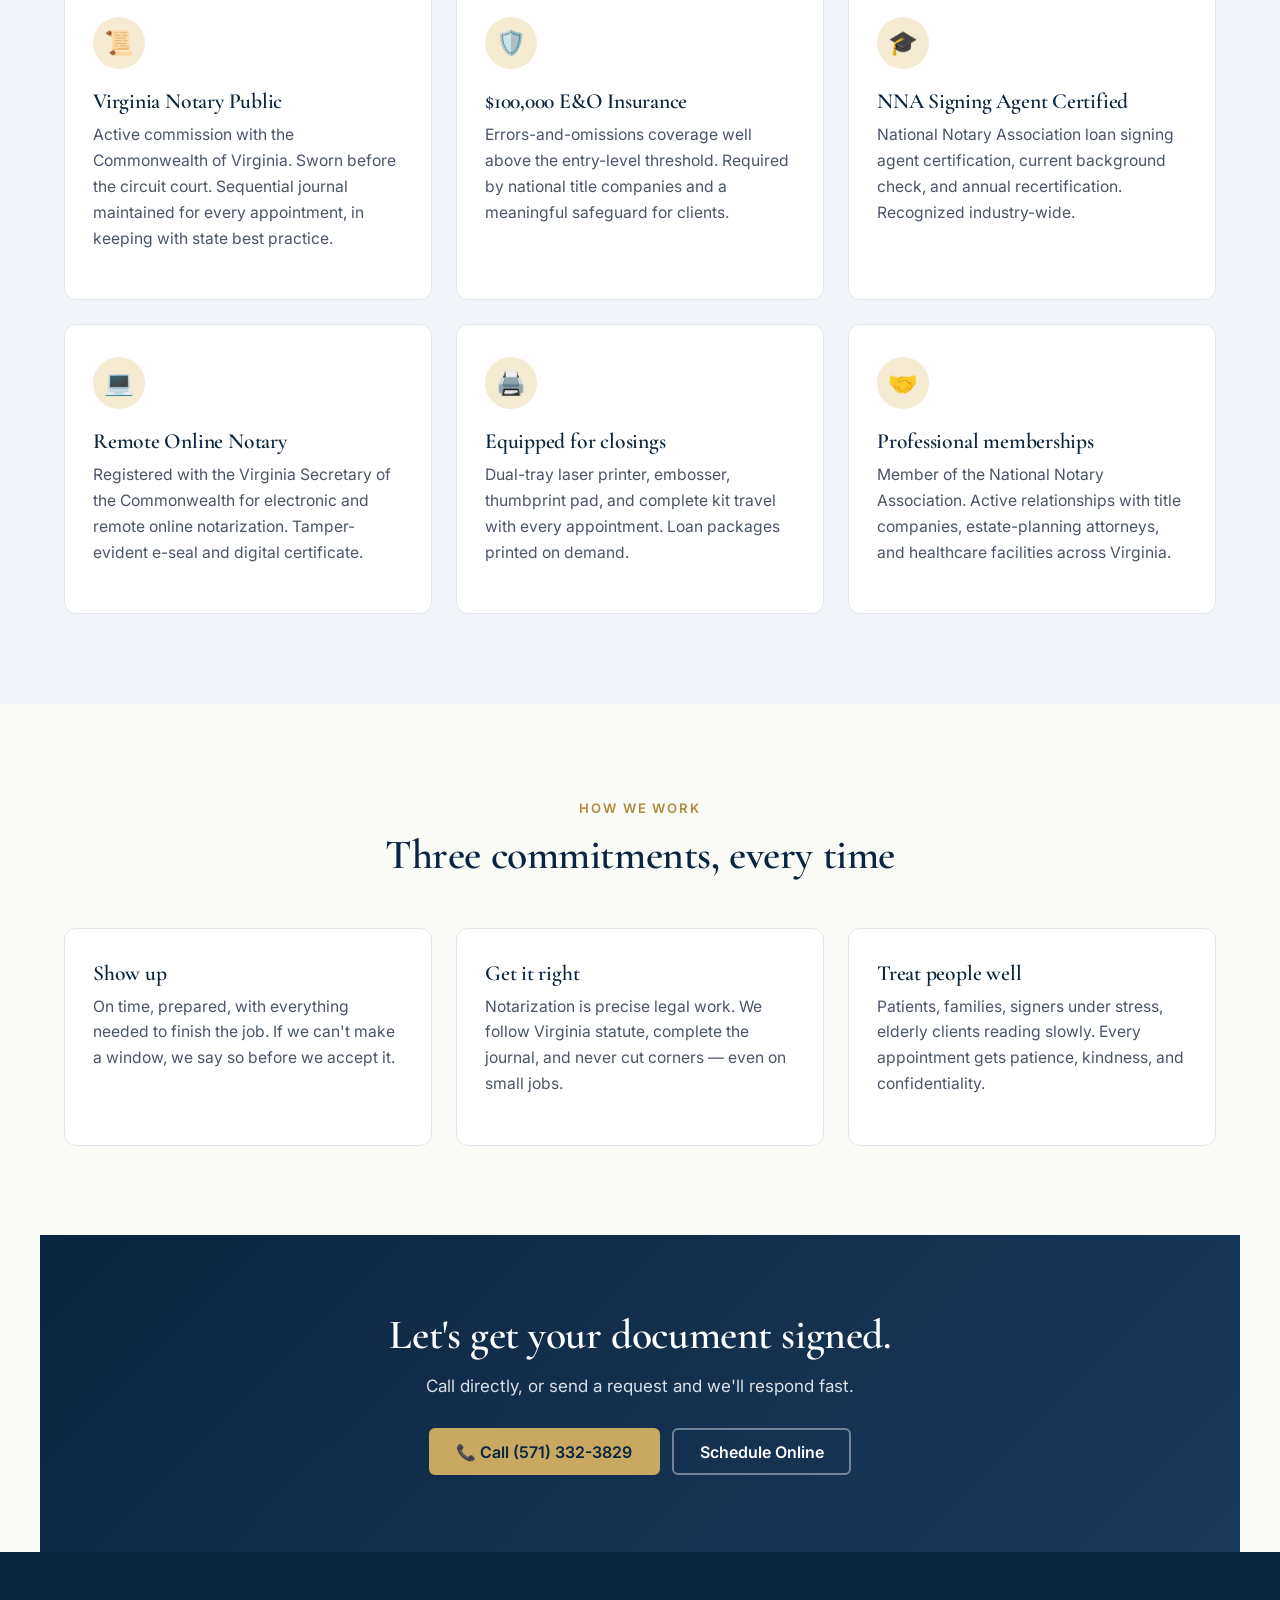
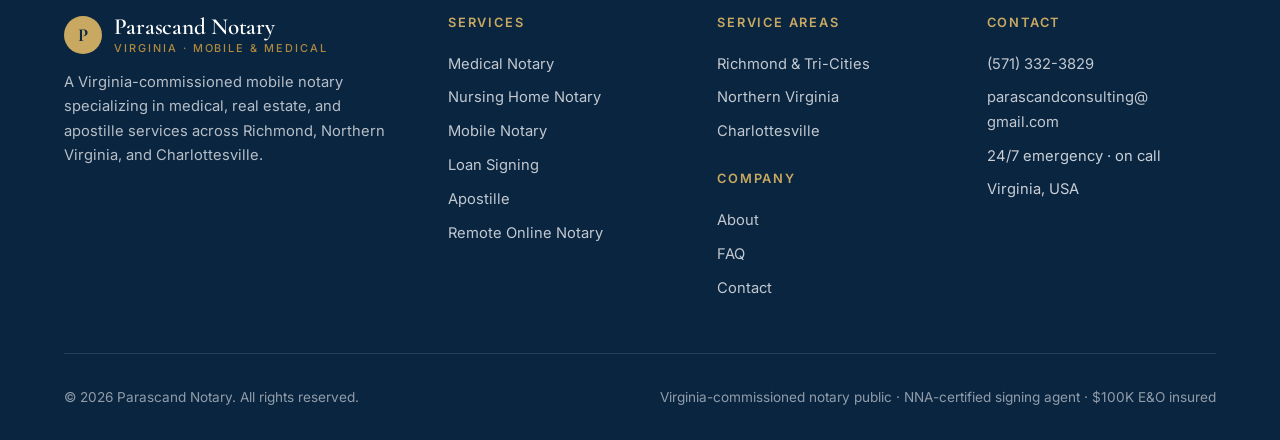
==== commit 0a1f90b9: "Add Nursing Home Notary page + fix canonical URLs to .business" ====
--- a/about.html
+++ b/about.html
@@ -8,10 +8,10 @@
   <meta name="keywords" content="James Parascand notary, Virginia notary public, NNA signing agent, mobile notary about" />
   <meta name="robots" content="index, follow" />
   <meta name="theme-color" content="#0A2540" />
-  <link rel="canonical" href="https://parascandnotary.com/about.html" />
+  <link rel="canonical" href="https://parascandnotary.business/about.html" />
 
   <meta property="og:type" content="profile" />
-  <meta property="og:url" content="https://parascandnotary.com/about.html" />
+  <meta property="og:url" content="https://parascandnotary.business/about.html" />
   <meta property="og:title" content="About | Parascand Notary" />
   <meta property="og:description" content="Virginia-commissioned notary public, NNA-certified signing agent, and medical-notary specialist." />
 
@@ -30,9 +30,9 @@
     "worksFor": {
       "@type": "ProfessionalService",
       "name": "Parascand Notary",
-      "url": "https://parascandnotary.com/"
+      "url": "https://parascandnotary.business/"
     },
-    "image": "https://parascandnotary.com/images/headshot.jpg",
+    "image": "https://parascandnotary.business/images/headshot.jpg",
     "telephone": "+1-571-332-3829",
     "email": "parascandconsulting@gmail.com"
   }
@@ -177,6 +177,7 @@
           <h4>Services</h4>
           <ul>
             <li><a href="medical-notary.html">Medical Notary</a></li>
+            <li><a href="nursing-home-notary.html">Nursing Home Notary</a></li>
             <li><a href="services.html#mobile">Mobile Notary</a></li>
             <li><a href="services.html#loan-signing">Loan Signing</a></li>
             <li><a href="services.html#apostille">Apostille</a></li>
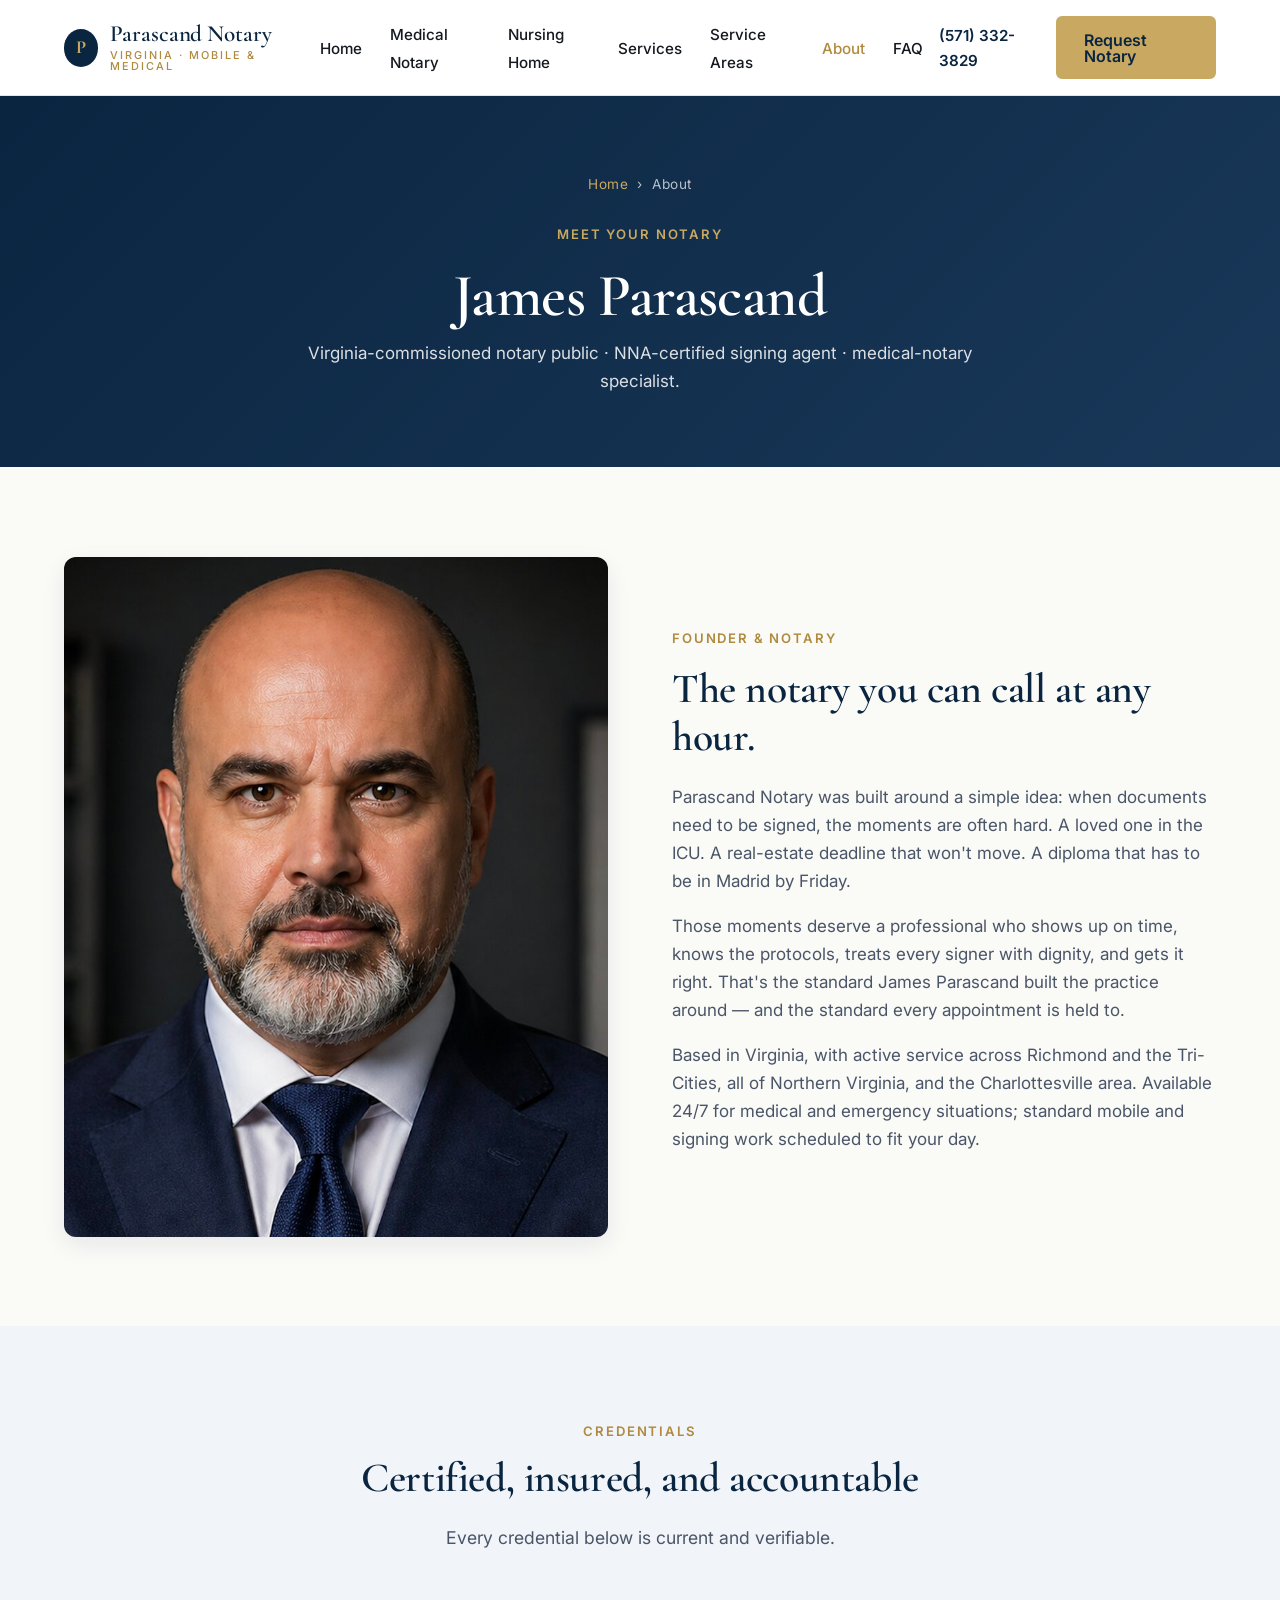
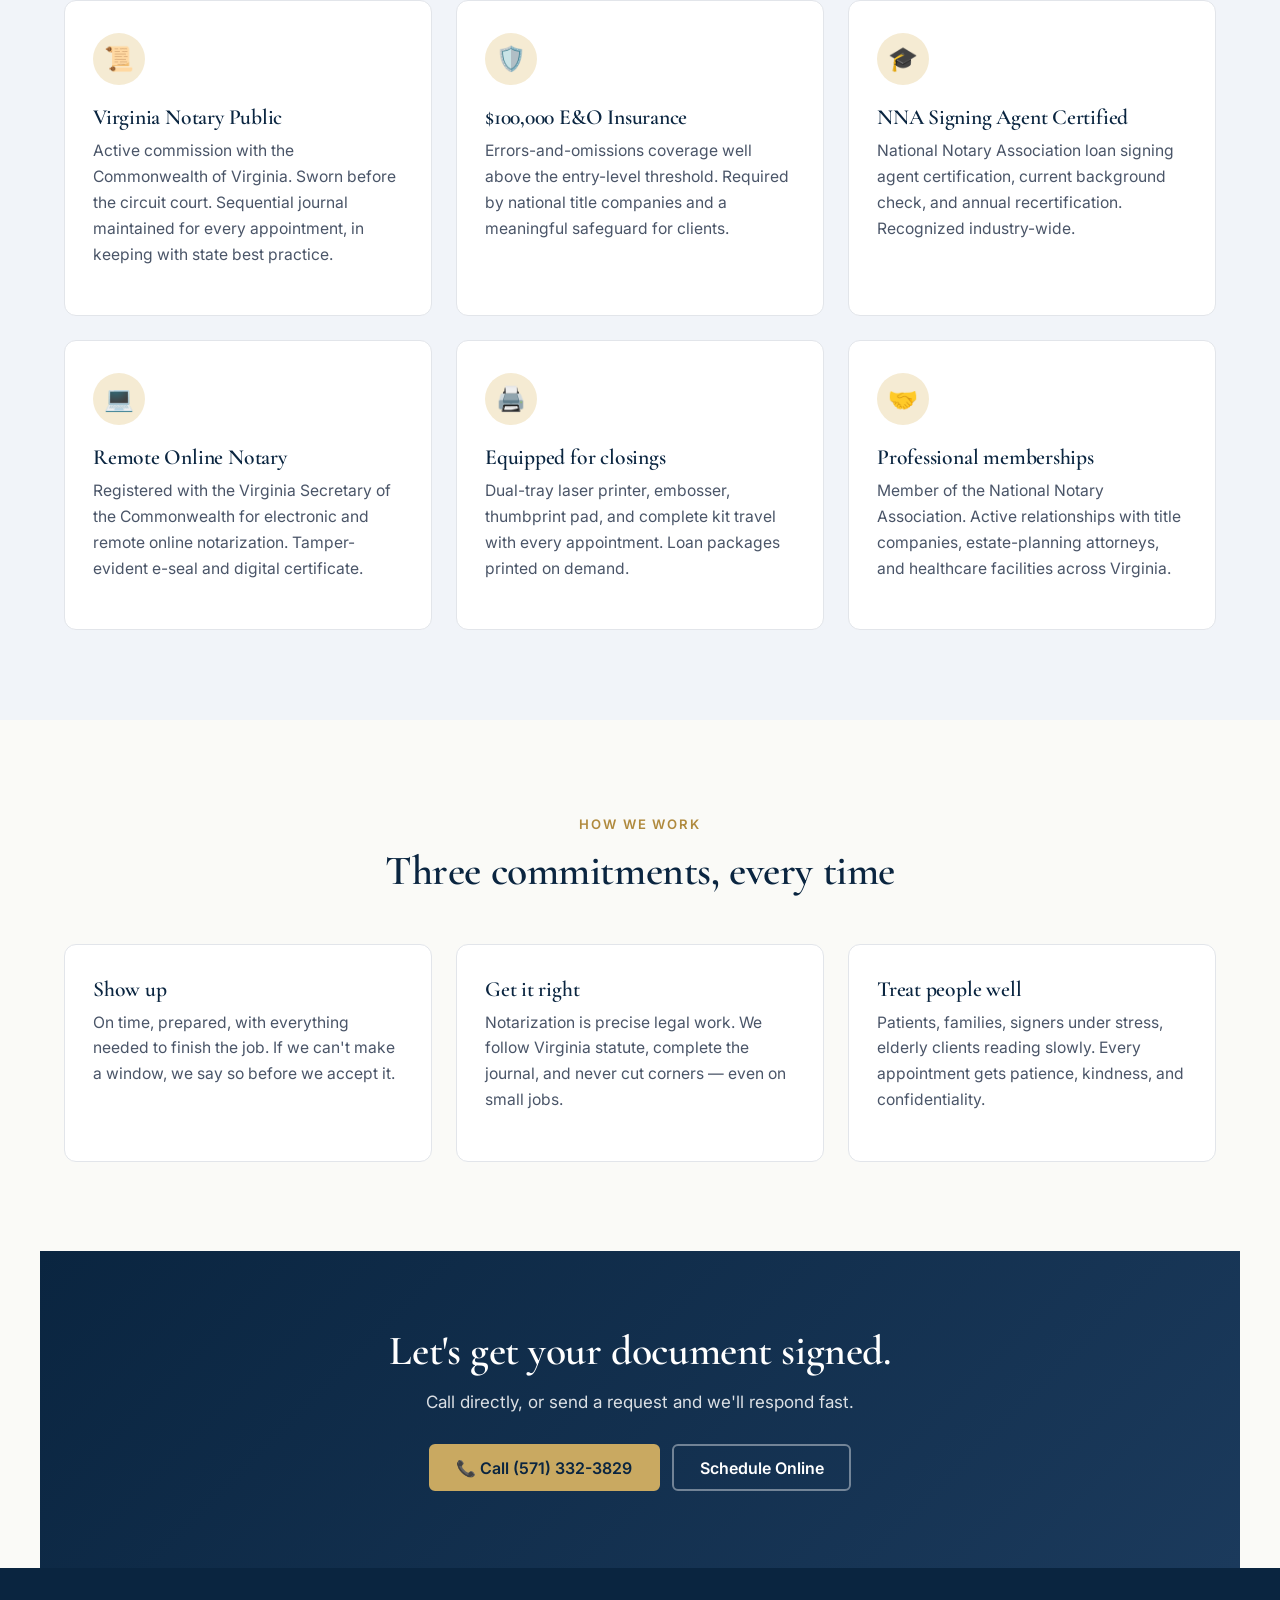
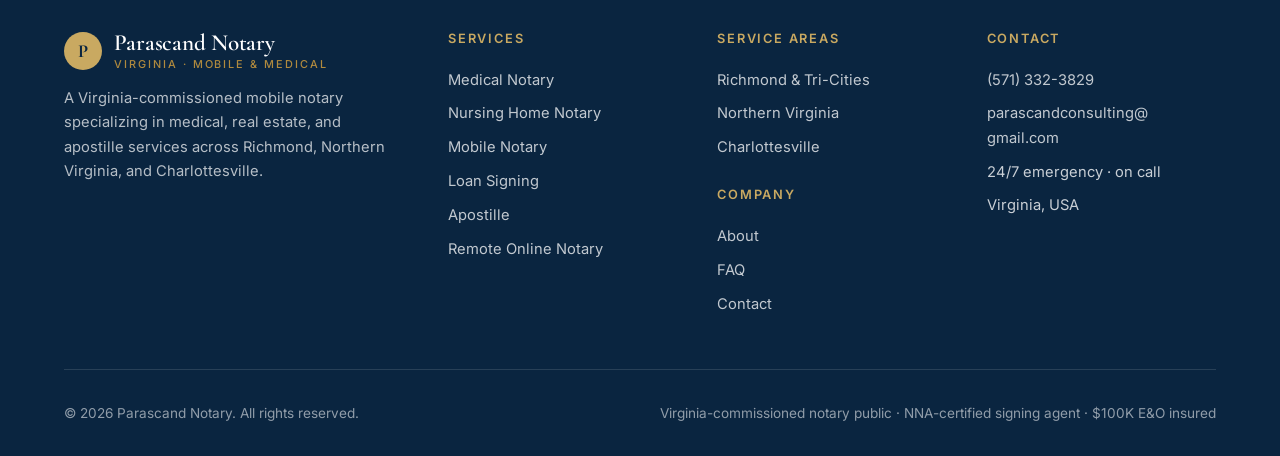
==== commit 92a47434: "Add Nursing Home to main nav across all pages" ====
--- a/about.html
+++ b/about.html
@@ -47,6 +47,7 @@
         <ul class="nav-links">
           <li><a href="index.html">Home</a></li>
           <li><a href="medical-notary.html">Medical Notary</a></li>
+          <li><a href="nursing-home-notary.html">Nursing Home</a></li>
           <li><a href="services.html">Services</a></li>
           <li><a href="service-areas.html">Service Areas</a></li>
           <li><a href="about.html" class="active">About</a></li>
